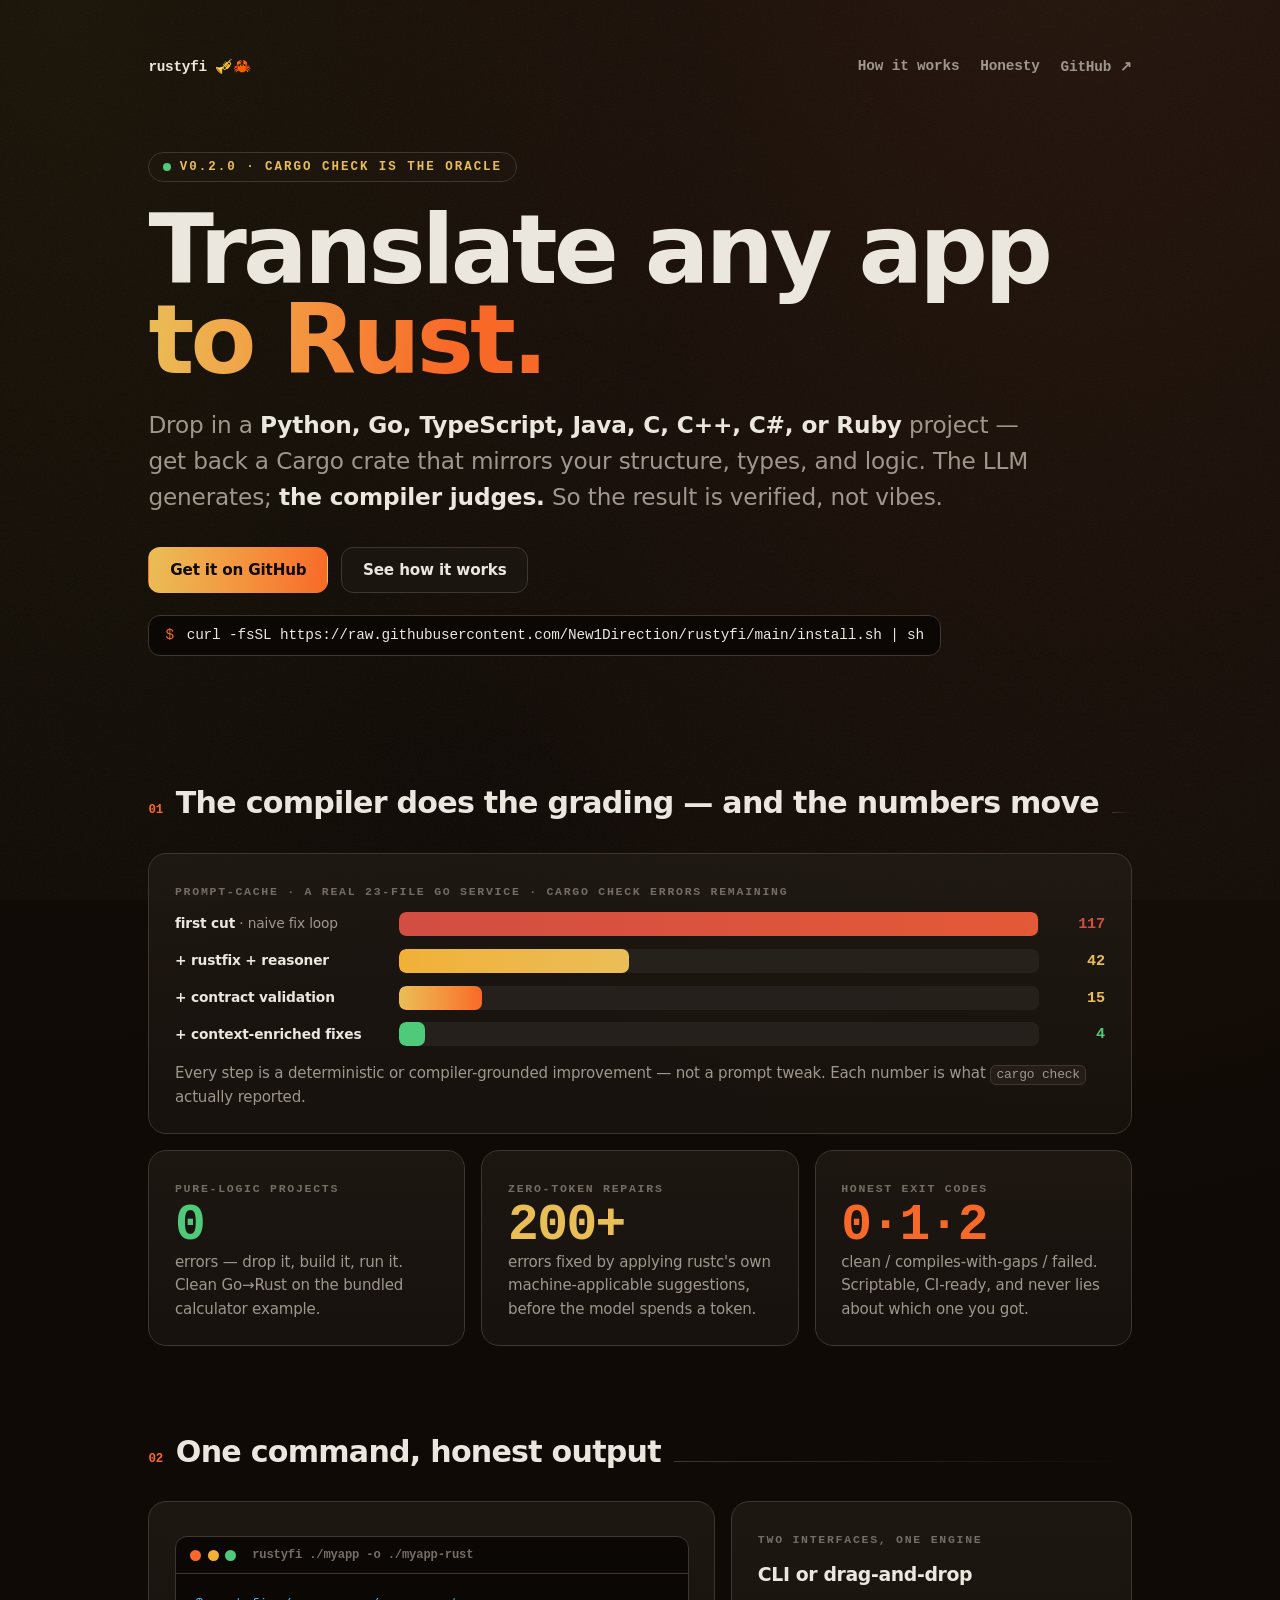
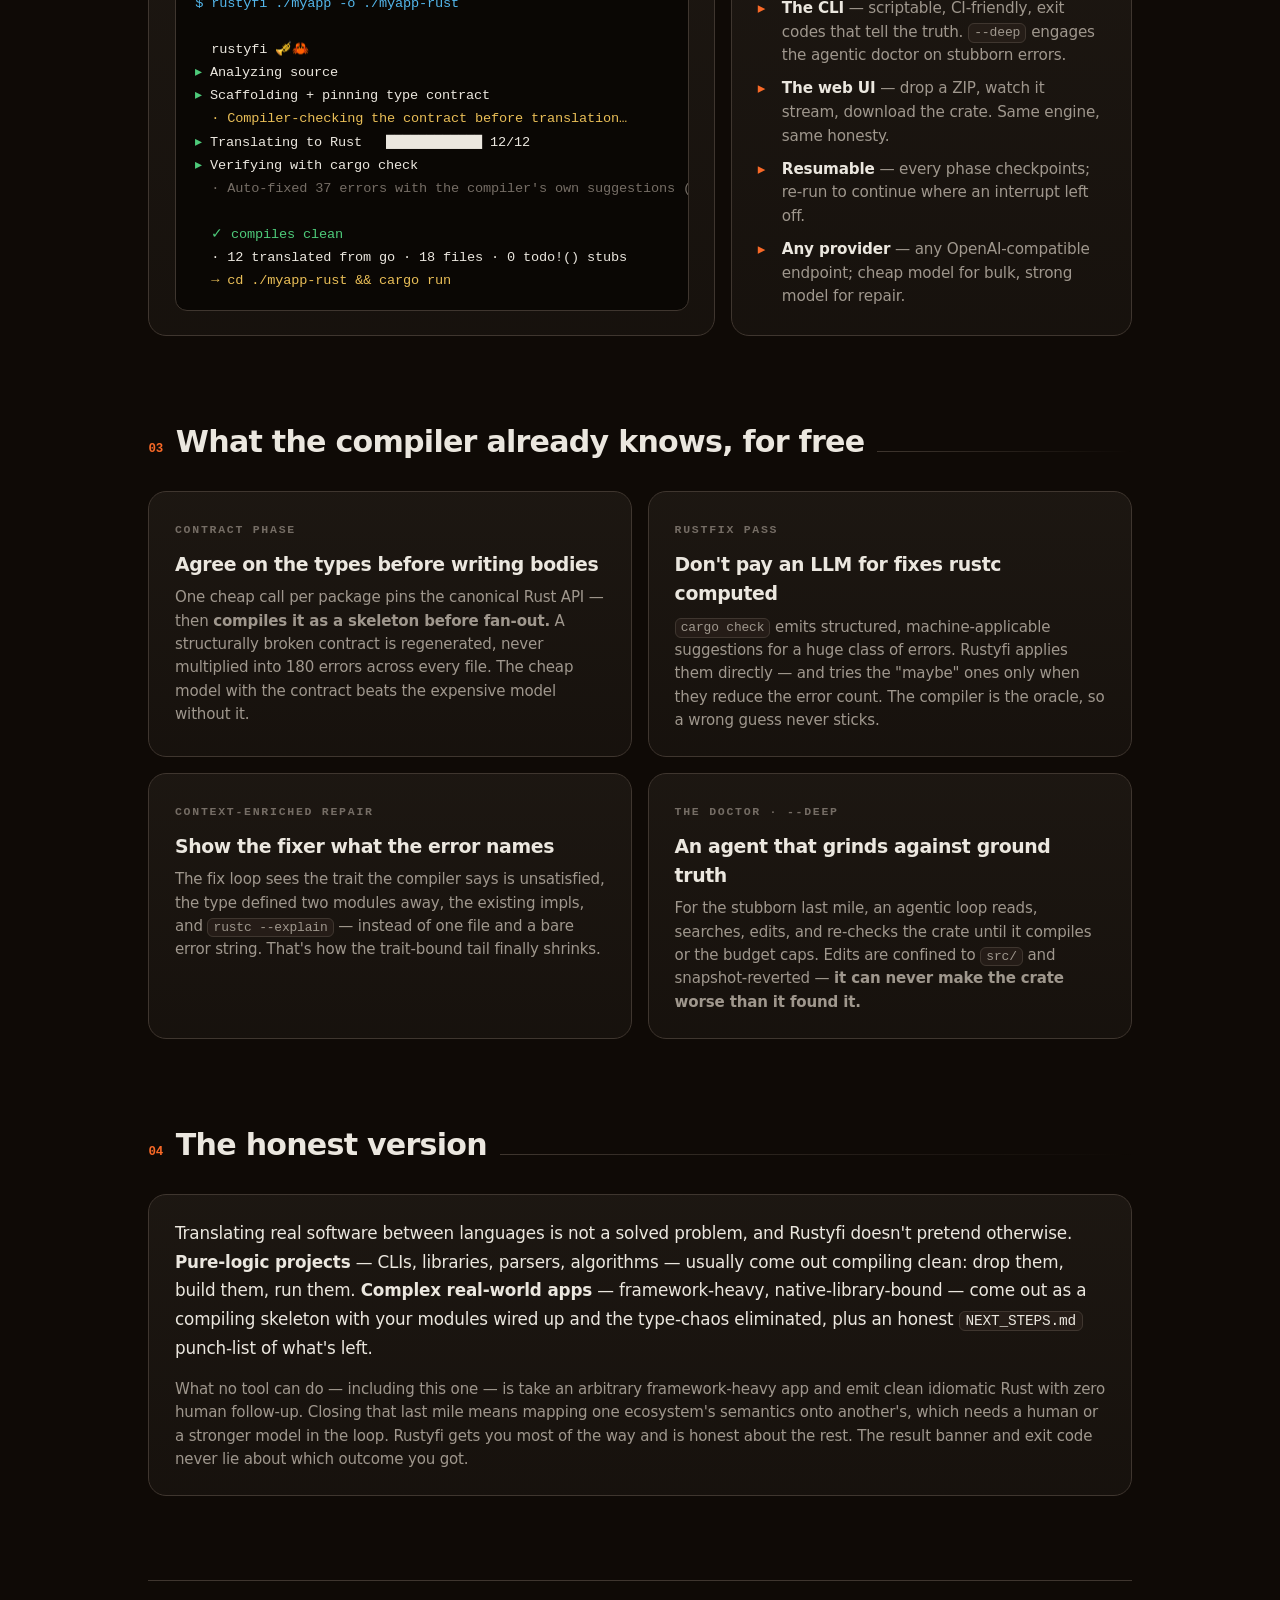
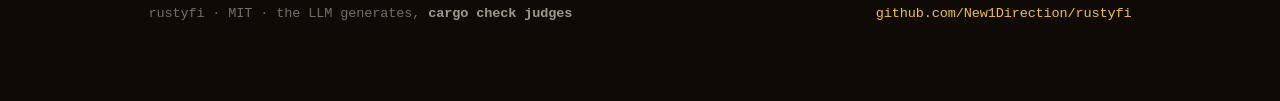
==== docs/index.html @ 1c3866ce "docs: refresh README for v0.2 (doctor/--deep, contract validation, binary install) + landing page - " ====
<!doctype html>
<html lang="en">
<head>
<meta charset="utf-8" />
<meta name="viewport" content="width=device-width, initial-scale=1" />
<title>Rustyfi — translate any app to Rust, verified by the compiler</title>
<meta name="description" content="Drop a Python / Go / TypeScript / Java / C / Ruby project in, get a compiling Rust crate out. The LLM generates, cargo check judges. Honest about what's left." />
<meta property="og:title" content="Rustyfi 🎺🦀 — translate any app to Rust" />
<meta property="og:description" content="The LLM is an unreliable generator. cargo check is the truth oracle. Get a Rust head-start that the compiler verified — not vibes." />
<meta property="og:type" content="website" />
<style>
  :root {
    --bg:        oklch(15% 0.012 65);
    --bg-2:      oklch(18% 0.014 60);
    --surface:   oklch(22% 0.014 62);
    --surface-2: oklch(26% 0.016 62);
    --line:      oklch(34% 0.018 62);
    --text:      oklch(93% 0.012 85);
    --muted:     oklch(68% 0.018 72);
    --faint:     oklch(54% 0.016 70);

    --rust:   oklch(69% 0.19 42);
    --brass:  oklch(82% 0.13 86);
    --green:  oklch(75% 0.16 152);
    --amber:  oklch(80% 0.15 78);
    --blue:   oklch(74% 0.12 235);
    --red:    oklch(60% 0.17 28);

    --text-hero:  clamp(2.7rem, 1.2rem + 6vw, 6rem);
    --text-h2:    clamp(1.3rem, 1rem + 1.1vw, 1.9rem);
    --space:      clamp(3rem, 2rem + 4vw, 6.5rem);
    --ease:       cubic-bezier(0.16, 1, 0.3, 1);
    --radius:     18px;
  }
  * { box-sizing: border-box; }
  html { scroll-behavior: smooth; }
  body {
    margin: 0;
    background:
      radial-gradient(120% 80% at 85% -10%, oklch(28% 0.05 45 / 0.55), transparent 60%),
      radial-gradient(90% 60% at 5% 0%, oklch(26% 0.04 90 / 0.4), transparent 55%),
      var(--bg);
    color: var(--text);
    font-family: ui-sans-serif, system-ui, -apple-system, "Segoe UI", Helvetica, Arial, sans-serif;
    line-height: 1.55; -webkit-font-smoothing: antialiased; letter-spacing: -0.01em;
  }
  body::before {
    content: ""; position: fixed; inset: 0; z-index: 0; pointer-events: none; opacity: 0.045;
    background-image: url("data:image/svg+xml,%3Csvg xmlns='http://www.w3.org/2000/svg' width='160' height='160'%3E%3Cfilter id='n'%3E%3CfeTurbulence type='fractalNoise' baseFrequency='0.85' numOctaves='3'/%3E%3C/filter%3E%3Crect width='100%25' height='100%25' filter='url(%23n)'/%3E%3C/svg%3E");
  }
  .wrap { position: relative; z-index: 1; max-width: 1060px; margin: 0 auto; padding: clamp(1.4rem, 3vw, 3rem); }
  code, .mono { font-family: ui-monospace, "SF Mono", "JetBrains Mono", "Cascadia Code", monospace; }
  code { background: oklch(26% 0.016 62 / 0.7); border: 1px solid var(--line); border-radius: 6px; padding: 0.1em 0.4em; font-size: 0.86em; }
  a { color: var(--brass); text-decoration: none; }
  a:hover { text-decoration: underline; }

  /* nav */
  nav.top { display: flex; justify-content: space-between; align-items: center; padding: 1.2rem 0; font: 600 0.9rem ui-monospace, monospace; }
  nav.top .brand { color: var(--text); letter-spacing: -0.02em; }
  nav.top .links { display: flex; gap: 1.3rem; }
  nav.top .links a { color: var(--muted); }

  /* hero */
  header.hero { padding: calc(var(--space) * 0.7) 0 calc(var(--space) * 0.5); }
  .eyebrow {
    display: inline-flex; align-items: center; gap: 0.55rem;
    font: 600 0.78rem/1 ui-monospace, monospace; letter-spacing: 0.16em; text-transform: uppercase;
    color: var(--brass); padding: 0.5rem 0.85rem; border: 1px solid var(--line); border-radius: 100px;
    background: oklch(22% 0.02 70 / 0.5);
  }
  .eyebrow .dot { width: 8px; height: 8px; border-radius: 50%; background: var(--green); animation: pulse 2.6s var(--ease) infinite; }
  @keyframes pulse { 0% { box-shadow: 0 0 0 0 oklch(75% 0.16 152 / 0.5); } 70%,100% { box-shadow: 0 0 0 9px transparent; } }
  h1 { font-size: var(--text-hero); line-height: 0.93; letter-spacing: -0.04em; font-weight: 800; margin: 1.5rem 0 0; max-width: 16ch; }
  h1 .grad { background: linear-gradient(96deg, var(--brass), var(--rust) 75%); -webkit-background-clip: text; background-clip: text; color: transparent; }
  .lede { font-size: clamp(1.1rem, 0.95rem + 0.7vw, 1.45rem); color: var(--muted); max-width: 60ch; margin: 1.4rem 0 0; }
  .lede b { color: var(--text); font-weight: 600; }

  .cta { display: flex; gap: 0.8rem; flex-wrap: wrap; margin-top: 2rem; align-items: center; }
  .btn { display: inline-flex; align-items: center; gap: 0.5rem; font: 600 0.95rem ui-sans-serif, system-ui; padding: 0.8rem 1.3rem; border-radius: 12px; border: 1px solid var(--line); transition: transform 0.3s var(--ease), border-color 0.3s var(--ease); }
  .btn:hover { transform: translateY(-2px); text-decoration: none; }
  .btn.primary { background: linear-gradient(96deg, var(--brass), var(--rust)); color: var(--bg); border-color: transparent; font-weight: 700; }
  .btn.ghost { color: var(--text); background: oklch(22% 0.014 62 / 0.6); }
  .btn.ghost:hover { border-color: oklch(48% 0.04 60); }

  .install { margin-top: 1.4rem; display: inline-flex; align-items: center; gap: 0.8rem; padding: 0.7rem 1rem; border: 1px solid var(--line); border-radius: 12px; background: oklch(13% 0.01 60); font: 0.9rem ui-monospace, monospace; }
  .install .pr { color: var(--rust); }
  .install .cmd { color: var(--text); }

  /* sections */
  section { margin-top: var(--space); }
  .sec-head { display: flex; align-items: baseline; gap: 0.8rem; margin-bottom: 1.6rem; }
  .sec-head h2 { font-size: var(--text-h2); letter-spacing: -0.025em; margin: 0; font-weight: 750; }
  .sec-head .n { font: 600 0.78rem ui-monospace, monospace; color: var(--rust); }
  .sec-head .rule { flex: 1; height: 1px; background: linear-gradient(90deg, var(--line), transparent); }

  .bento { display: grid; grid-template-columns: repeat(12, 1fr); gap: 1rem; }
  .card {
    grid-column: span 6; padding: 1.5rem 1.6rem; border: 1px solid var(--line); border-radius: var(--radius);
    background: linear-gradient(180deg, oklch(23% 0.014 64 / 0.75), oklch(20% 0.013 62 / 0.75));
    transition: transform 0.4s var(--ease), border-color 0.4s var(--ease), box-shadow 0.4s var(--ease);
  }
  .card:hover { transform: translateY(-4px); border-color: oklch(46% 0.04 60); box-shadow: 0 26px 50px -34px oklch(0% 0 0 / 0.9); }
  .card.wide { grid-column: span 12; }
  .card.third { grid-column: span 4; }
  .card .kicker { font: 600 0.72rem/1 ui-monospace, monospace; letter-spacing: 0.15em; text-transform: uppercase; color: var(--faint); }
  .card h3 { margin: 0.55rem 0 0.45rem; font-size: 1.18rem; letter-spacing: -0.02em; }
  .card p { margin: 0; color: var(--muted); font-size: 0.94rem; }
  .big { font: 800 clamp(2.2rem, 1.4rem + 2.6vw, 3.2rem)/1 ui-monospace, monospace; letter-spacing: -0.03em; }
  .big.green { color: var(--green); } .big.rust { color: var(--rust); } .big.brass { color: var(--brass); }
  .sub { color: var(--faint); font-size: 0.82rem; margin-top: 0.3rem; }

  /* the arc bars */
  .arc { display: grid; gap: 0.8rem; margin-top: 0.6rem; }
  .arow { display: grid; grid-template-columns: minmax(120px,210px) 1fr 52px; gap: 0.9rem; align-items: center; }
  .arow .lbl { font-size: 0.86rem; color: var(--muted); } .arow .lbl b { color: var(--text); }
  .track { height: 24px; border-radius: 7px; background: oklch(28% 0.012 62 / 0.6); overflow: hidden; }
  .fill { height: 100%; border-radius: 7px; transform-origin: left; animation: grow 1.1s var(--ease) both; }
  @keyframes grow { from { transform: scaleX(0); } }
  .arow .val { font: 700 0.95rem ui-monospace, monospace; text-align: right; }

  /* terminal */
  .term { margin-top: 0.6rem; border: 1px solid var(--line); border-radius: 12px; overflow: hidden; background: oklch(13% 0.01 60); }
  .term .bar-top { display: flex; gap: 0.4rem; padding: 0.7rem 0.9rem; border-bottom: 1px solid var(--line); align-items: center; }
  .term .bar-top i { width: 11px; height: 11px; border-radius: 50%; display: inline-block; }
  .term .bar-top .t { margin-left: 0.6rem; font: 600 0.76rem ui-monospace, monospace; color: var(--faint); }
  .term pre { margin: 0; padding: 1.1rem 1.2rem; font: 0.85rem/1.7 ui-monospace, monospace; overflow-x: auto; }
  .c-in { color: var(--blue); } .c-out { color: var(--green); } .c-cmt { color: var(--faint); } .c-acc { color: var(--brass); }

  ul.clean { list-style: none; padding: 0; margin: 0.5rem 0 0; display: grid; gap: 0.6rem; }
  ul.clean li { padding-left: 1.5rem; position: relative; color: var(--muted); font-size: 0.95rem; }
  ul.clean li::before { content: "▸"; position: absolute; left: 0; color: var(--rust); }
  ul.clean li b { color: var(--text); font-weight: 600; }

  footer { margin: var(--space) 0 2.5rem; padding-top: 1.6rem; border-top: 1px solid var(--line); color: var(--faint); font: 0.85rem ui-monospace, monospace; display: flex; justify-content: space-between; flex-wrap: wrap; gap: 0.8rem; }
  footer b { color: var(--muted); }

  @media (max-width: 760px) {
    .card, .card.third { grid-column: span 12; }
    .arow { grid-template-columns: 96px 1fr 44px; }
    nav.top .links { gap: 0.9rem; }
  }
  @media (prefers-reduced-motion: reduce) { * { animation: none !important; transition: none !important; } }
</style>
</head>
<body>
<div class="wrap">

  <nav class="top">
    <span class="brand">rustyfi 🎺🦀</span>
    <span class="links">
      <a href="#how">How it works</a>
      <a href="#honest">Honesty</a>
      <a href="https://github.com/New1Direction/rustyfi">GitHub ↗</a>
    </span>
  </nav>

  <header class="hero">
    <span class="eyebrow"><span class="dot"></span> v0.2.0 · cargo check is the oracle</span>
    <h1>Translate any app <span class="grad">to Rust.</span></h1>
    <p class="lede">Drop in a <b>Python, Go, TypeScript, Java, C, C++, C#, or Ruby</b> project — get back a Cargo crate that mirrors your structure, types, and logic. The LLM generates; <b>the compiler judges.</b> So the result is verified, not vibes.</p>

    <div class="cta">
      <a class="btn primary" href="https://github.com/New1Direction/rustyfi">Get it on GitHub</a>
      <a class="btn ghost" href="#how">See how it works</a>
    </div>
    <div class="install">
      <span class="pr">$</span>
      <span class="cmd">curl -fsSL https://raw.githubusercontent.com/New1Direction/rustyfi/main/install.sh | sh</span>
    </div>
  </header>

  <!-- the arc -->
  <section>
    <div class="sec-head"><span class="n">01</span><h2>The compiler does the grading — and the numbers move</h2><span class="rule"></span></div>
    <div class="bento">
      <div class="card wide">
        <span class="kicker">prompt-cache · a real 23-file Go service · cargo check errors remaining</span>
        <div class="arc">
          <div class="arow">
            <span class="lbl"><b>first cut</b> · naive fix loop</span>
            <div class="track"><div class="fill" style="width:100%;background:linear-gradient(90deg,var(--red),oklch(64% 0.18 35))"></div></div>
            <span class="val" style="color:var(--red)">117</span>
          </div>
          <div class="arow">
            <span class="lbl"><b>+ rustfix + reasoner</b></span>
            <div class="track"><div class="fill" style="width:36%;background:linear-gradient(90deg,var(--amber),var(--brass));animation-delay:.12s"></div></div>
            <span class="val" style="color:var(--brass)">42</span>
          </div>
          <div class="arow">
            <span class="lbl"><b>+ contract validation</b></span>
            <div class="track"><div class="fill" style="width:13%;background:linear-gradient(90deg,var(--brass),var(--rust));animation-delay:.24s"></div></div>
            <span class="val" style="color:var(--brass)">15</span>
          </div>
          <div class="arow">
            <span class="lbl"><b>+ context-enriched fixes</b></span>
            <div class="track"><div class="fill" style="width:4%;background:var(--green);animation-delay:.36s"></div></div>
            <span class="val" style="color:var(--green)">4</span>
          </div>
        </div>
        <p class="sub" style="margin-top:1rem">Every step is a deterministic or compiler-grounded improvement — not a prompt tweak. Each number is what <code>cargo check</code> actually reported.</p>
      </div>

      <div class="card third">
        <span class="kicker">pure-logic projects</span>
        <div class="big green">0</div>
        <p class="sub">errors — drop it, build it, run it. Clean Go→Rust on the bundled calculator example.</p>
      </div>
      <div class="card third">
        <span class="kicker">zero-token repairs</span>
        <div class="big brass">200+</div>
        <p class="sub">errors fixed by applying rustc's own machine-applicable suggestions, before the model spends a token.</p>
      </div>
      <div class="card third">
        <span class="kicker">honest exit codes</span>
        <div class="big rust">0·1·2</div>
        <p class="sub">clean / compiles-with-gaps / failed. Scriptable, CI-ready, and never lies about which one you got.</p>
      </div>
    </div>
  </section>

  <!-- demo -->
  <section>
    <div class="sec-head"><span class="n">02</span><h2>One command, honest output</h2><span class="rule"></span></div>
    <div class="bento">
      <div class="card" style="grid-column:span 7">
        <div class="term">
          <div class="bar-top"><i style="background:var(--rust)"></i><i style="background:var(--amber)"></i><i style="background:var(--green)"></i><span class="t">rustyfi ./myapp -o ./myapp-rust</span></div>
<pre><span class="c-in">$ rustyfi ./myapp -o ./myapp-rust</span>

  rustyfi 🎺🦀
<span class="c-out">▸</span> Analyzing source
<span class="c-out">▸</span> Scaffolding + pinning type contract
  <span class="c-acc">· Compiler-checking the contract before translation…</span>
<span class="c-out">▸</span> Translating to Rust   ████████████ 12/12
<span class="c-out">▸</span> Verifying with cargo check
  <span class="c-cmt">· Auto-fixed 37 errors with the compiler's own suggestions (no AI)</span>

  <span class="c-out">✓ compiles clean</span>
  · 12 translated from go · 18 files · 0 todo!() stubs
  <span class="c-acc">→ cd ./myapp-rust && cargo run</span></pre>
        </div>
      </div>
      <div class="card" style="grid-column:span 5">
        <span class="kicker">two interfaces, one engine</span>
        <h3>CLI or drag-and-drop</h3>
        <ul class="clean">
          <li><b>The CLI</b> — scriptable, CI-friendly, exit codes that tell the truth. <code>--deep</code> engages the agentic doctor on stubborn errors.</li>
          <li><b>The web UI</b> — drop a ZIP, watch it stream, download the crate. Same engine, same honesty.</li>
          <li><b>Resumable</b> — every phase checkpoints; re-run to continue where an interrupt left off.</li>
          <li><b>Any provider</b> — any OpenAI-compatible endpoint; cheap model for bulk, strong model for repair.</li>
        </ul>
      </div>
    </div>
  </section>

  <!-- how -->
  <section id="how">
    <div class="sec-head"><span class="n">03</span><h2>What the compiler already knows, for free</h2><span class="rule"></span></div>
    <div class="bento">
      <div class="card">
        <span class="kicker">contract phase</span>
        <h3>Agree on the types before writing bodies</h3>
        <p>One cheap call per package pins the canonical Rust API — then <b>compiles it as a skeleton before fan-out.</b> A structurally broken contract is regenerated, never multiplied into 180 errors across every file. The cheap model with the contract beats the expensive model without it.</p>
      </div>
      <div class="card">
        <span class="kicker">rustfix pass</span>
        <h3>Don't pay an LLM for fixes rustc computed</h3>
        <p><code>cargo check</code> emits structured, machine-applicable suggestions for a huge class of errors. Rustyfi applies them directly — and tries the "maybe" ones only when they reduce the error count. The compiler is the oracle, so a wrong guess never sticks.</p>
      </div>
      <div class="card">
        <span class="kicker">context-enriched repair</span>
        <h3>Show the fixer what the error names</h3>
        <p>The fix loop sees the trait the compiler says is unsatisfied, the type defined two modules away, the existing impls, and <code>rustc --explain</code> — instead of one file and a bare error string. That's how the trait-bound tail finally shrinks.</p>
      </div>
      <div class="card">
        <span class="kicker">the doctor · --deep</span>
        <h3>An agent that grinds against ground truth</h3>
        <p>For the stubborn last mile, an agentic loop reads, searches, edits, and re-checks the crate until it compiles or the budget caps. Edits are confined to <code>src/</code> and snapshot-reverted — <b>it can never make the crate worse than it found it.</b></p>
      </div>
    </div>
  </section>

  <!-- honesty -->
  <section id="honest">
    <div class="sec-head"><span class="n">04</span><h2>The honest version</h2><span class="rule"></span></div>
    <div class="bento">
      <div class="card wide">
        <p style="color:var(--text);font-size:1.05rem;line-height:1.7">Translating real software between languages is not a solved problem, and Rustyfi doesn't pretend otherwise. <b>Pure-logic projects</b> — CLIs, libraries, parsers, algorithms — usually come out compiling clean: drop them, build them, run them. <b>Complex real-world apps</b> — framework-heavy, native-library-bound — come out as a compiling skeleton with your modules wired up and the type-chaos eliminated, plus an honest <code>NEXT_STEPS.md</code> punch-list of what's left.</p>
        <p style="margin-top:1rem;color:var(--muted)">What no tool can do — including this one — is take an arbitrary framework-heavy app and emit clean idiomatic Rust with zero human follow-up. Closing that last mile means mapping one ecosystem's semantics onto another's, which needs a human or a stronger model in the loop. Rustyfi gets you most of the way and is honest about the rest. The result banner and exit code never lie about which outcome you got.</p>
      </div>
    </div>
  </section>

  <footer>
    <span>rustyfi · MIT · the LLM generates, <b>cargo check judges</b></span>
    <span><a href="https://github.com/New1Direction/rustyfi">github.com/New1Direction/rustyfi</a></span>
  </footer>

</div>
</body>
</html>
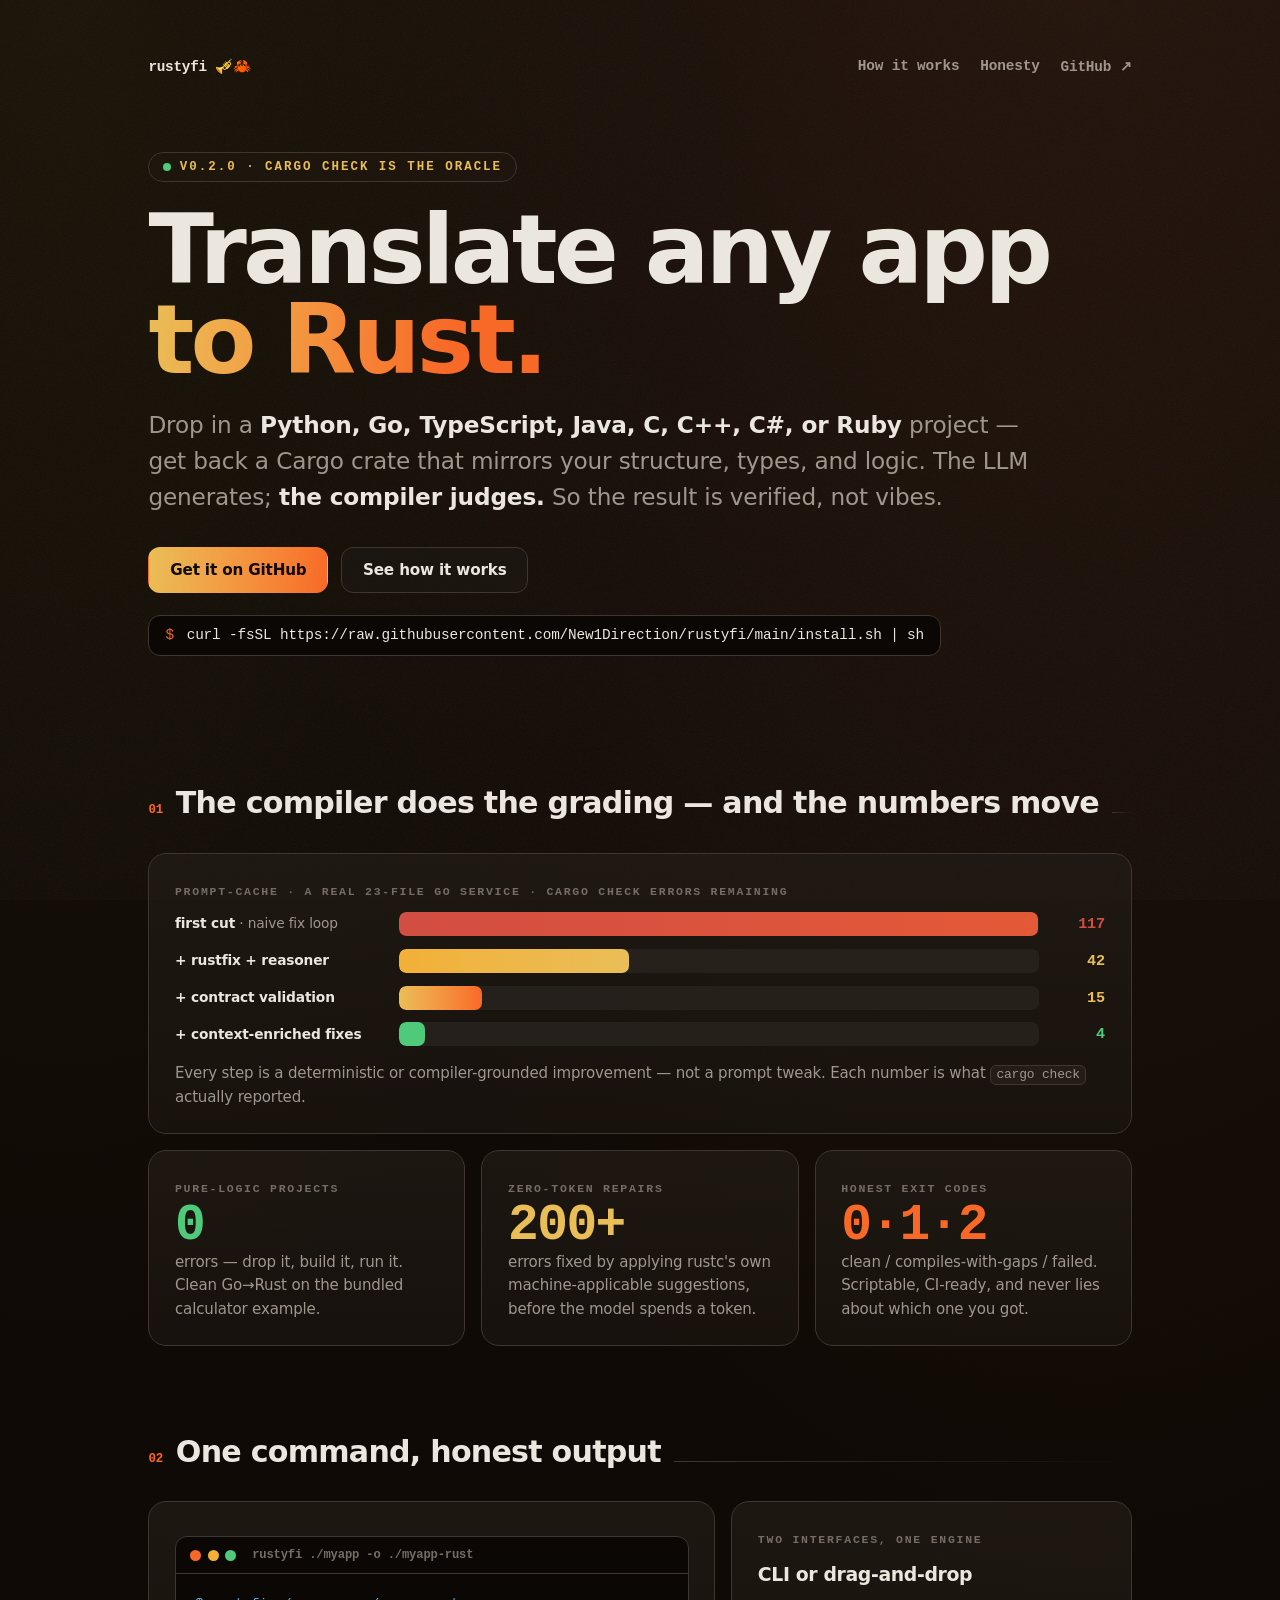
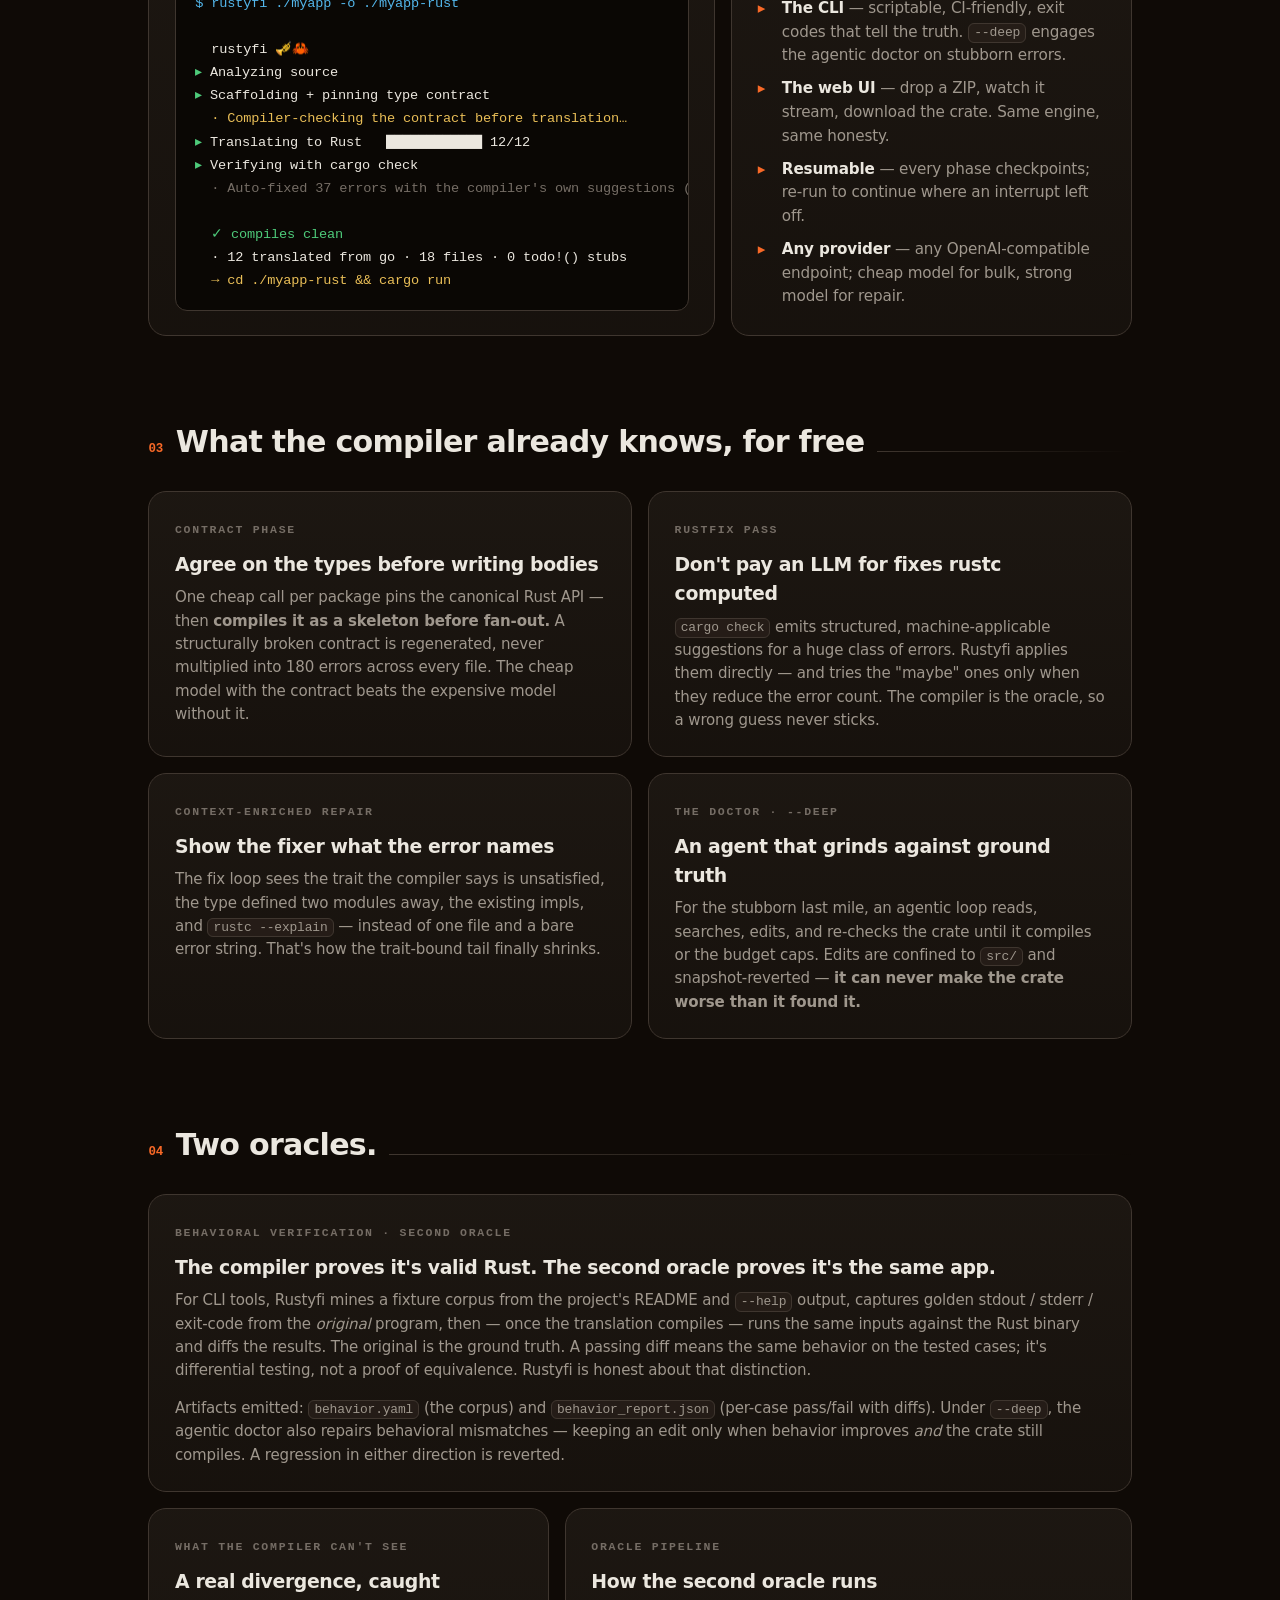
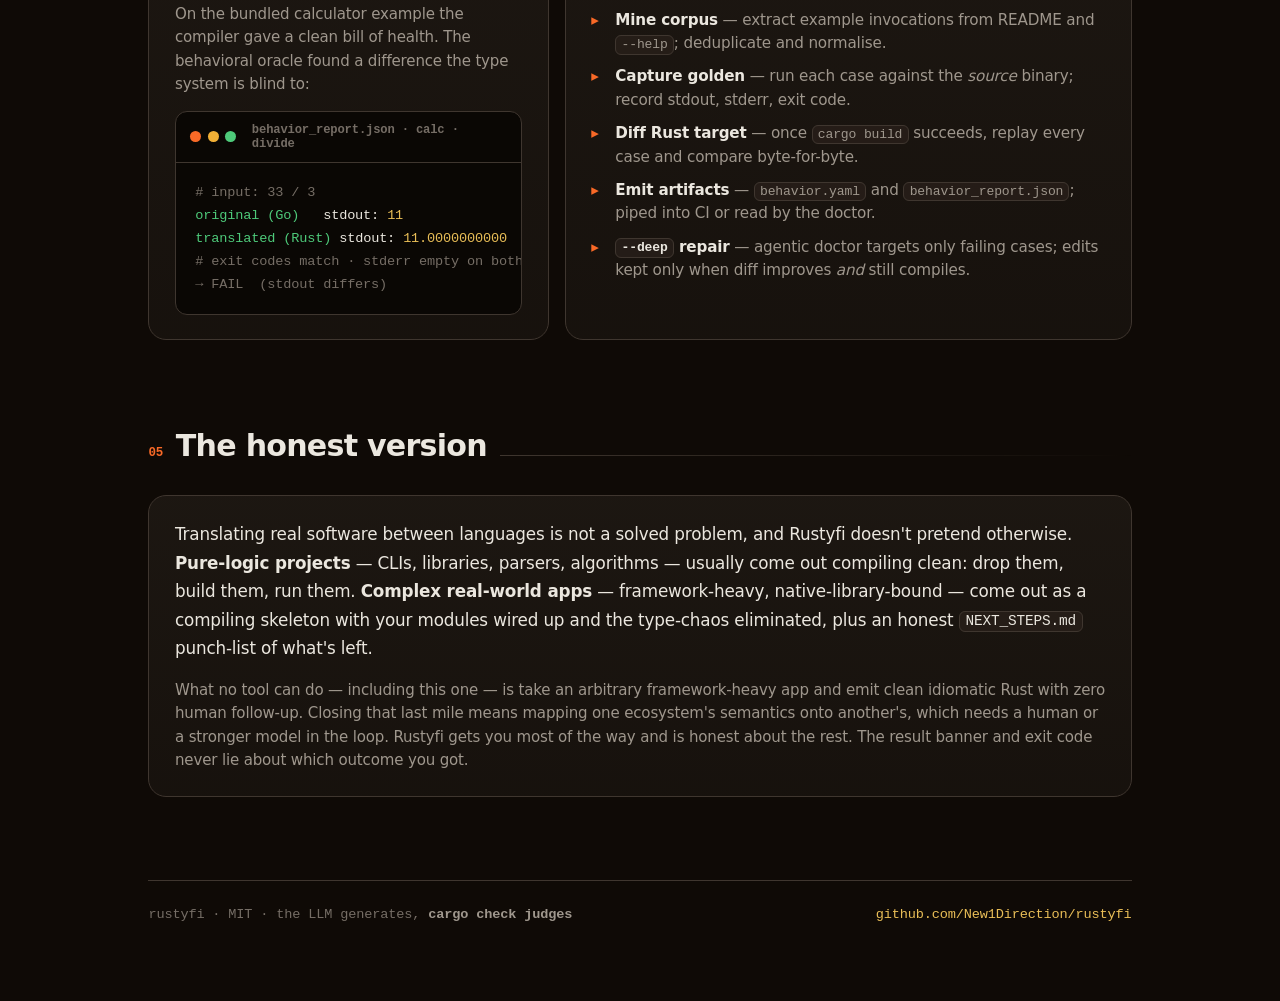
==== commit a0b7b78f: "Merge feat/behavioral-oracle: behavioral equivalence (the second oracle) Adds behavioral verificatio" ====
--- a/docs/index.html
+++ b/docs/index.html
@@ -280,9 +280,48 @@
     </div>
   </section>
 
+  <!-- behavioral oracle -->
+  <section id="oracle">
+    <div class="sec-head"><span class="n">04</span><h2>Two oracles.</h2><span class="rule"></span></div>
+    <div class="bento">
+      <div class="card wide">
+        <span class="kicker">behavioral verification · second oracle</span>
+        <h3>The compiler proves it's valid Rust. The second oracle proves it's the same app.</h3>
+        <p>For CLI tools, Rustyfi mines a fixture corpus from the project's README and <code>--help</code> output, captures golden stdout / stderr / exit-code from the <em>original</em> program, then — once the translation compiles — runs the same inputs against the Rust binary and diffs the results. The original is the ground truth. A passing diff means the same behavior on the tested cases; it's differential testing, not a proof of equivalence. Rustyfi is honest about that distinction.</p>
+        <p style="margin-top:0.9rem;color:var(--muted)">Artifacts emitted: <code>behavior.yaml</code> (the corpus) and <code>behavior_report.json</code> (per-case pass/fail with diffs). Under <code>--deep</code>, the agentic doctor also repairs behavioral mismatches — keeping an edit only when behavior improves <em>and</em> the crate still compiles. A regression in either direction is reverted.</p>
+      </div>
+
+      <div class="card" style="grid-column:span 5">
+        <span class="kicker">what the compiler can't see</span>
+        <h3>A real divergence, caught</h3>
+        <p style="margin-bottom:0.9rem">On the bundled calculator example the compiler gave a clean bill of health. The behavioral oracle found a difference the type system is blind to:</p>
+        <div class="term">
+          <div class="bar-top"><i style="background:var(--rust)"></i><i style="background:var(--amber)"></i><i style="background:var(--green)"></i><span class="t">behavior_report.json · calc · divide</span></div>
+<pre><span class="c-cmt"># input: 33 / 3</span>
+<span class="c-out">original (Go)</span>   stdout: <span class="c-acc">11</span>
+<span class="c-out">translated (Rust)</span> stdout: <span class="c-acc">11.0000000000</span>
+<span class="c-cmt"># exit codes match · stderr empty on both</span>
+<span class="c-cmt">→ FAIL  (stdout differs)</span></pre>
+        </div>
+      </div>
+
+      <div class="card" style="grid-column:span 7">
+        <span class="kicker">oracle pipeline</span>
+        <h3>How the second oracle runs</h3>
+        <ul class="clean" style="margin-top:0.8rem">
+          <li><b>Mine corpus</b> — extract example invocations from README and <code>--help</code>; deduplicate and normalise.</li>
+          <li><b>Capture golden</b> — run each case against the <em>source</em> binary; record stdout, stderr, exit code.</li>
+          <li><b>Diff Rust target</b> — once <code>cargo build</code> succeeds, replay every case and compare byte-for-byte.</li>
+          <li><b>Emit artifacts</b> — <code>behavior.yaml</code> and <code>behavior_report.json</code>; piped into CI or read by the doctor.</li>
+          <li><b><code>--deep</code> repair</b> — agentic doctor targets only failing cases; edits kept only when diff improves <em>and</em> still compiles.</li>
+        </ul>
+      </div>
+    </div>
+  </section>
+
   <!-- honesty -->
   <section id="honest">
-    <div class="sec-head"><span class="n">04</span><h2>The honest version</h2><span class="rule"></span></div>
+    <div class="sec-head"><span class="n">05</span><h2>The honest version</h2><span class="rule"></span></div>
     <div class="bento">
       <div class="card wide">
         <p style="color:var(--text);font-size:1.05rem;line-height:1.7">Translating real software between languages is not a solved problem, and Rustyfi doesn't pretend otherwise. <b>Pure-logic projects</b> — CLIs, libraries, parsers, algorithms — usually come out compiling clean: drop them, build them, run them. <b>Complex real-world apps</b> — framework-heavy, native-library-bound — come out as a compiling skeleton with your modules wired up and the type-chaos eliminated, plus an honest <code>NEXT_STEPS.md</code> punch-list of what's left.</p>
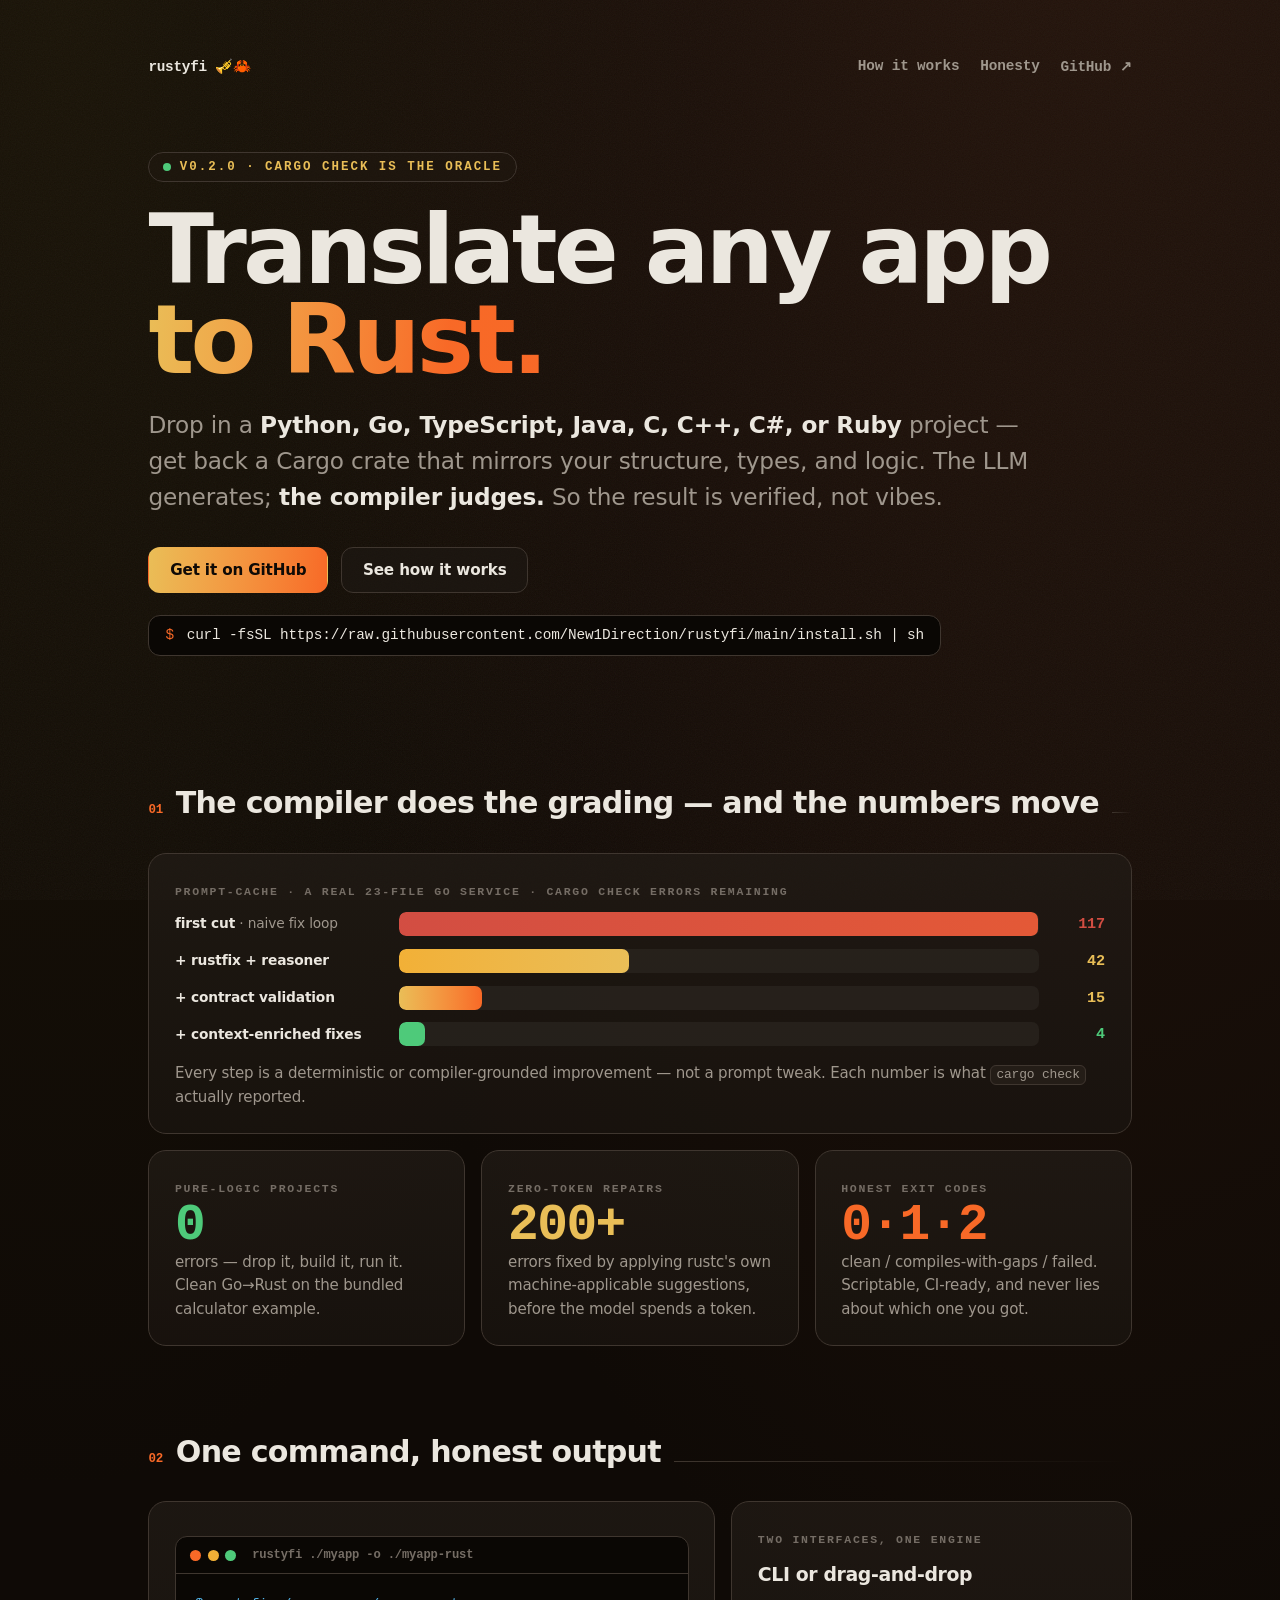
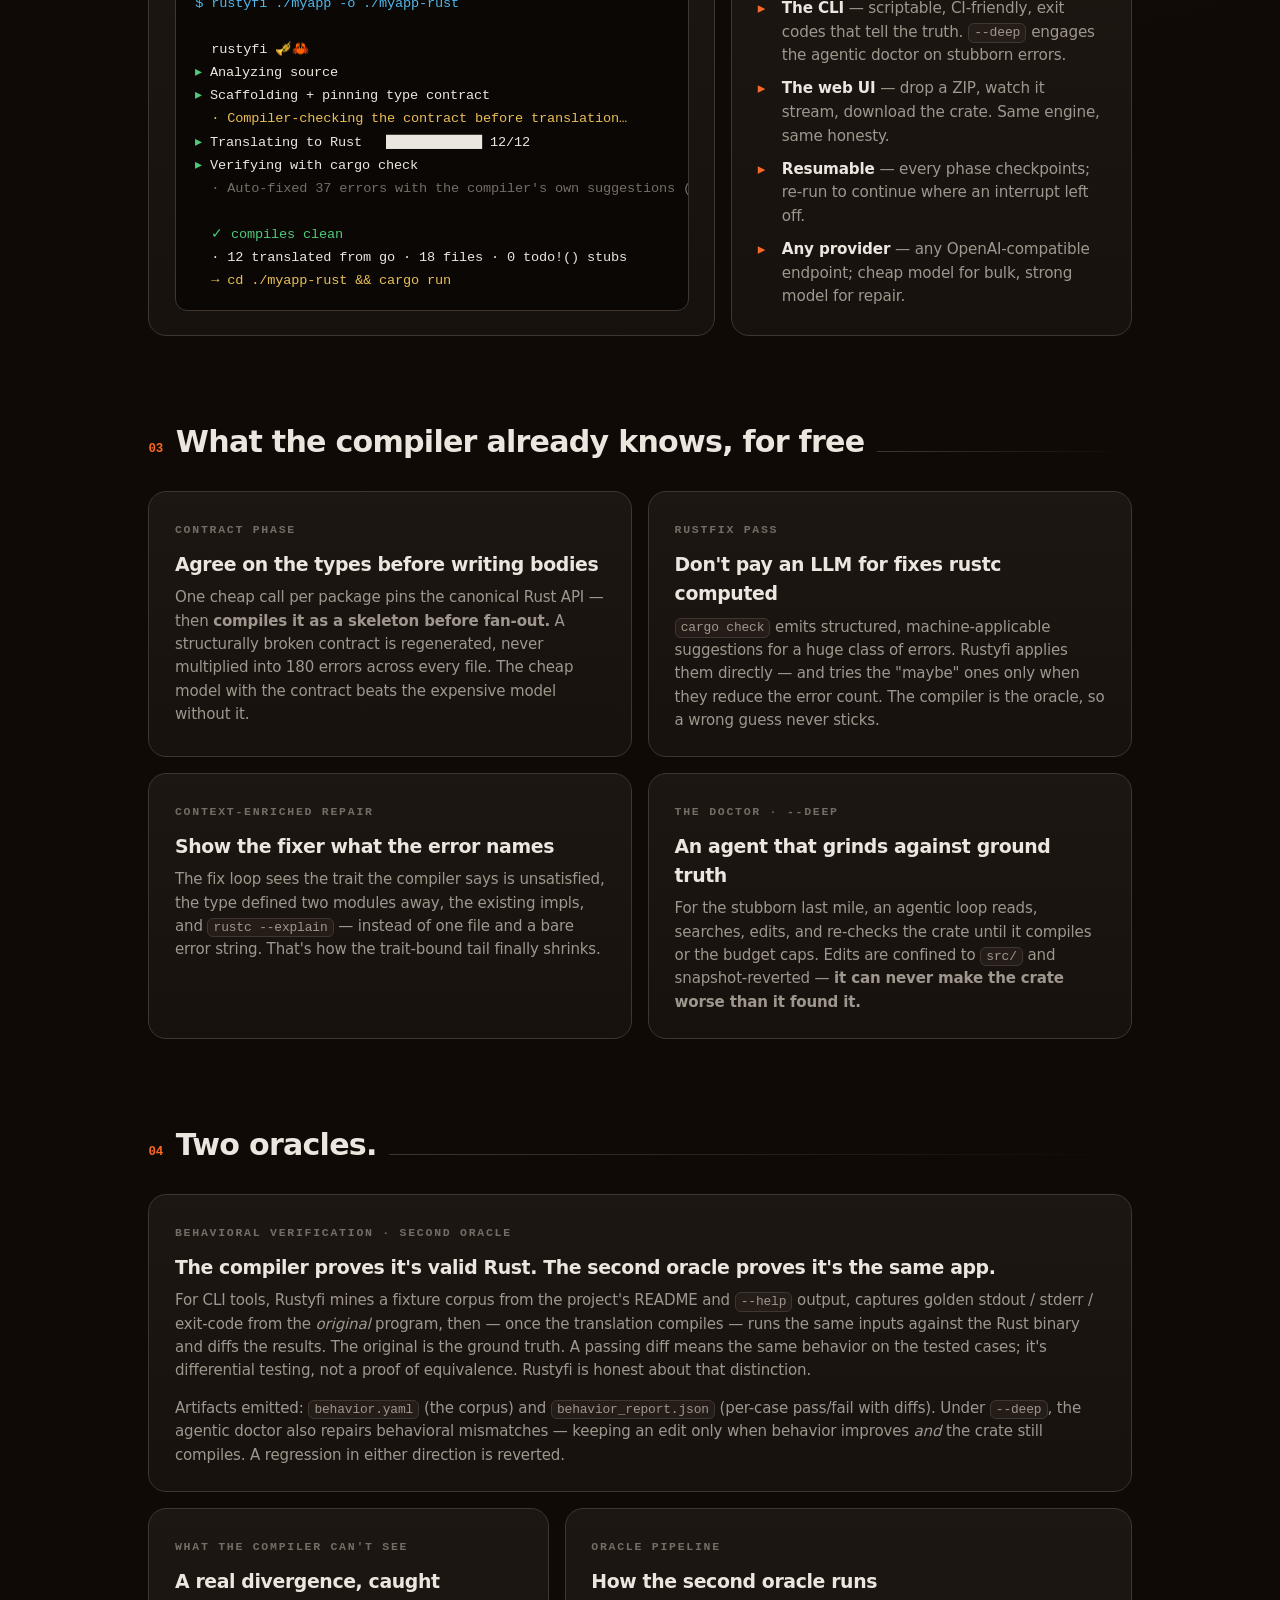
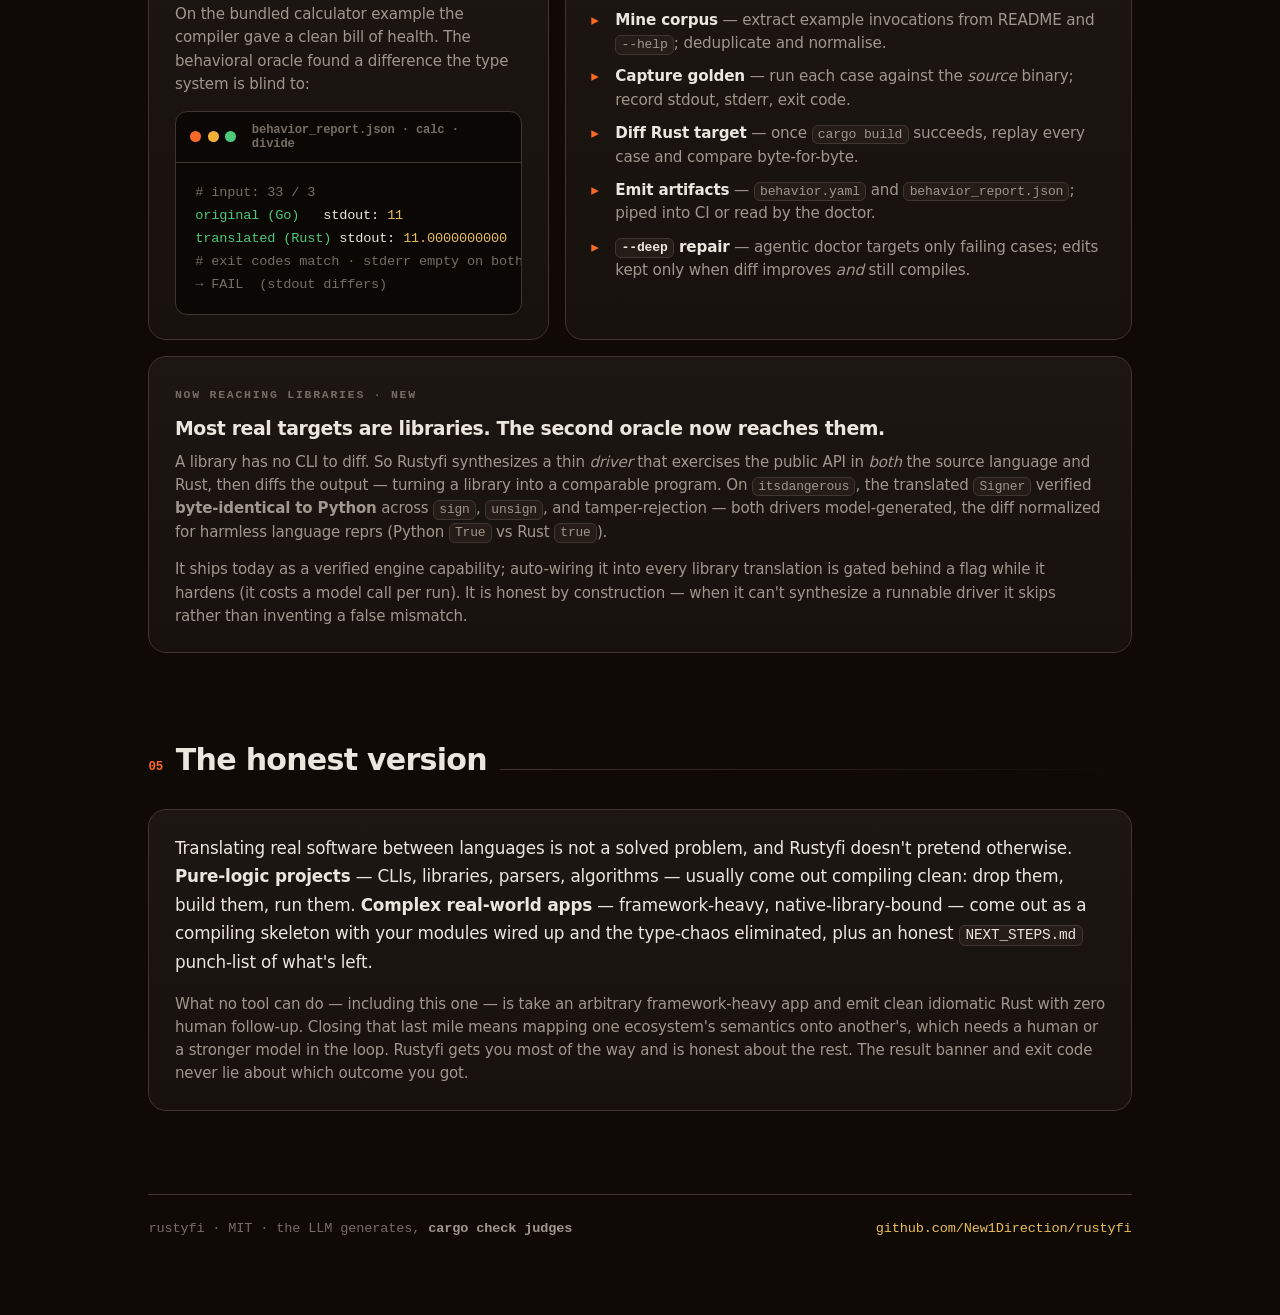
==== commit 3fd7d8df: "docs: honest launch refresh — library oracle, Round-1 bench, --deep convergence README: library beha" ====
--- a/docs/index.html
+++ b/docs/index.html
@@ -316,6 +316,13 @@
           <li><b><code>--deep</code> repair</b> — agentic doctor targets only failing cases; edits kept only when diff improves <em>and</em> still compiles.</li>
         </ul>
       </div>
+
+      <div class="card wide">
+        <span class="kicker">now reaching libraries · new</span>
+        <h3>Most real targets are libraries. The second oracle now reaches them.</h3>
+        <p>A library has no CLI to diff. So Rustyfi synthesizes a thin <em>driver</em> that exercises the public API in <em>both</em> the source language and Rust, then diffs the output — turning a library into a comparable program. On <code>itsdangerous</code>, the translated <code>Signer</code> verified <b>byte-identical to Python</b> across <code>sign</code>, <code>unsign</code>, and tamper-rejection — both drivers model-generated, the diff normalized for harmless language reprs (Python <code>True</code> vs Rust <code>true</code>).</p>
+        <p style="margin-top:0.9rem;color:var(--muted)">It ships today as a verified engine capability; auto-wiring it into every library translation is gated behind a flag while it hardens (it costs a model call per run). It is honest by construction — when it can't synthesize a runnable driver it skips rather than inventing a false mismatch.</p>
+      </div>
     </div>
   </section>
 
